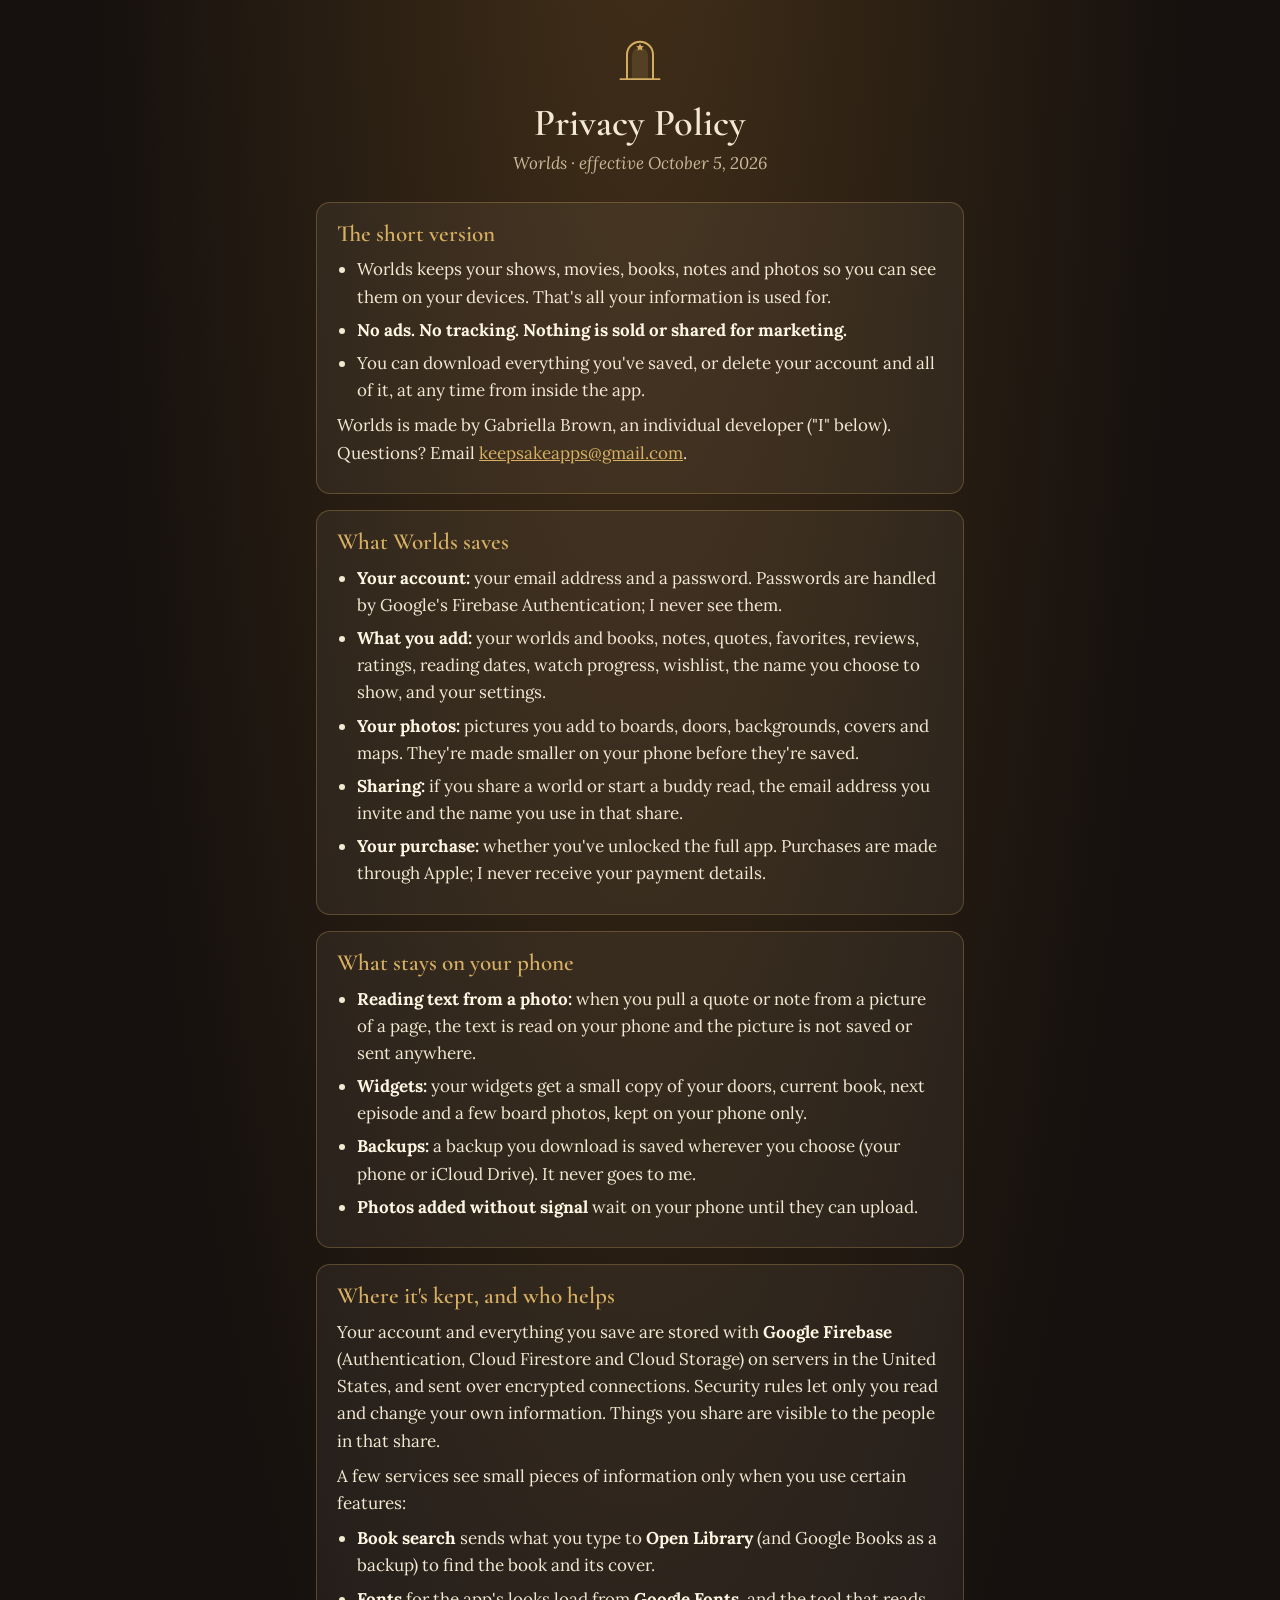
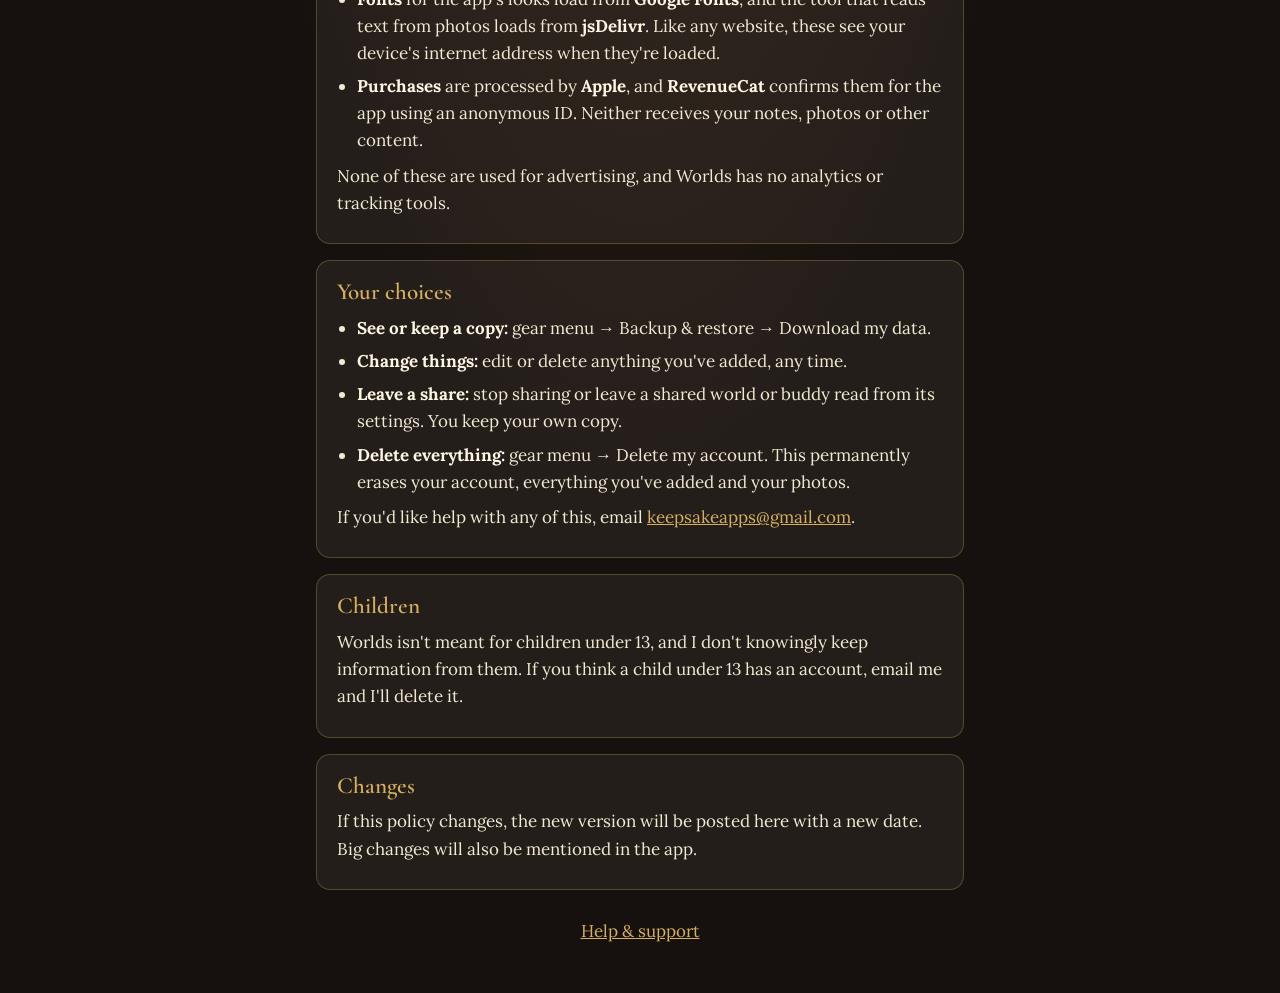
==== privacy.html @ 9c1af39e "Add files via upload" ====
<!doctype html>
<html lang="en">
<head>
<meta charset="utf-8">
<meta name="viewport" content="width=device-width, initial-scale=1, viewport-fit=cover">
<title>Privacy Policy · Worlds</title>
<meta name="theme-color" content="#16110e">
<link rel="icon" href="icon-192.png">
<link rel="preconnect" href="https://fonts.googleapis.com">
<link rel="preconnect" href="https://fonts.gstatic.com" crossorigin>
<link rel="stylesheet" href="https://fonts.googleapis.com/css2?family=Cormorant+Garamond:ital,wght@0,500;0,600;1,500&family=Lora:ital,wght@0,400;0,600;1,400&display=swap">
<link rel="stylesheet" href="pages.css">
</head>
<body>
<main class="doc">
  <header class="doc-head">
    <svg class="crest" viewBox="0 0 64 64" width="52" height="52" aria-hidden="true"><path d="M16 58V28a16 16 0 0 1 32 0v30" fill="none" stroke="currentColor" stroke-width="2.4"/><path d="M22 58V29a10 10 0 0 1 20 0v29" fill="currentColor" opacity=".16"/><path d="M8 58h48" stroke="currentColor" stroke-width="2.4" stroke-linecap="round"/><path d="M32 14l1.4 3.2 3.4.3-2.6 2.2.8 3.3L32 21.3 29 23l.8-3.3-2.6-2.2 3.4-.3z" fill="currentColor"/></svg>
    <h1>Privacy Policy</h1>
    <p class="sub">Worlds · effective October 5, 2026</p>
  </header>

  <section class="card">
    <h2>The short version</h2>
    <ul>
      <li>Worlds keeps your shows, movies, books, notes and photos so you can see them on your devices. That's all your information is used for.</li>
      <li><strong>No ads. No tracking. Nothing is sold or shared for marketing.</strong></li>
      <li>You can download everything you've saved, or delete your account and all of it, at any time from inside the app.</li>
    </ul>
    <p>Worlds is made by Gabriella Brown, an individual developer ("I" below). Questions? Email <a href="mailto:keepsakeapps@gmail.com">keepsakeapps@gmail.com</a>.</p>
  </section>

  <section class="card">
    <h2>What Worlds saves</h2>
    <ul>
      <li><strong>Your account:</strong> your email address and a password. Passwords are handled by Google's Firebase Authentication; I never see them.</li>
      <li><strong>What you add:</strong> your worlds and books, notes, quotes, favorites, reviews, ratings, reading dates, watch progress, wishlist, the name you choose to show, and your settings.</li>
      <li><strong>Your photos:</strong> pictures you add to boards, doors, backgrounds, covers and maps. They're made smaller on your phone before they're saved.</li>
      <li><strong>Sharing:</strong> if you share a world or start a buddy read, the email address you invite and the name you use in that share.</li>
      <li><strong>Your purchase:</strong> whether you've unlocked the full app. Purchases are made through Apple; I never receive your payment details.</li>
    </ul>
  </section>

  <section class="card">
    <h2>What stays on your phone</h2>
    <ul>
      <li><strong>Reading text from a photo:</strong> when you pull a quote or note from a picture of a page, the text is read on your phone and the picture is not saved or sent anywhere.</li>
      <li><strong>Widgets:</strong> your widgets get a small copy of your doors, current book, next episode and a few board photos, kept on your phone only.</li>
      <li><strong>Backups:</strong> a backup you download is saved wherever you choose (your phone or iCloud Drive). It never goes to me.</li>
      <li><strong>Photos added without signal</strong> wait on your phone until they can upload.</li>
    </ul>
  </section>

  <section class="card">
    <h2>Where it's kept, and who helps</h2>
    <p>Your account and everything you save are stored with <strong>Google Firebase</strong> (Authentication, Cloud Firestore and Cloud Storage) on servers in the United States, and sent over encrypted connections. Security rules let only you read and change your own information. Things you share are visible to the people in that share.</p>
    <p>A few services see small pieces of information only when you use certain features:</p>
    <ul>
      <li><strong>Book search</strong> sends what you type to <strong>Open Library</strong> (and Google Books as a backup) to find the book and its cover.</li>
      <li><strong>Fonts</strong> for the app's looks load from <strong>Google Fonts</strong>, and the tool that reads text from photos loads from <strong>jsDelivr</strong>. Like any website, these see your device's internet address when they're loaded.</li>
      <li><strong>Purchases</strong> are processed by <strong>Apple</strong>, and <strong>RevenueCat</strong> confirms them for the app using an anonymous ID. Neither receives your notes, photos or other content.</li>
    </ul>
    <p>None of these are used for advertising, and Worlds has no analytics or tracking tools.</p>
  </section>

  <section class="card">
    <h2>Your choices</h2>
    <ul>
      <li><strong>See or keep a copy:</strong> gear menu → Backup &amp; restore → Download my data.</li>
      <li><strong>Change things:</strong> edit or delete anything you've added, any time.</li>
      <li><strong>Leave a share:</strong> stop sharing or leave a shared world or buddy read from its settings. You keep your own copy.</li>
      <li><strong>Delete everything:</strong> gear menu → Delete my account. This permanently erases your account, everything you've added and your photos.</li>
    </ul>
    <p>If you'd like help with any of this, email <a href="mailto:keepsakeapps@gmail.com">keepsakeapps@gmail.com</a>.</p>
  </section>

  <section class="card">
    <h2>Children</h2>
    <p>Worlds isn't meant for children under 13, and I don't knowingly keep information from them. If you think a child under 13 has an account, email me and I'll delete it.</p>
  </section>

  <section class="card">
    <h2>Changes</h2>
    <p>If this policy changes, the new version will be posted here with a new date. Big changes will also be mentioned in the app.</p>
  </section>

  <p class="foot"><a href="support.html">Help &amp; support</a></p>
</main>
</body>
</html>
---- pages.css ----
/* The privacy policy and support pages (privacy.html, support.html): the app's
   dark walnut home look, as a plain readable page. */
:root { --bg: #16110e; --ink: #f3e9d2; --muted: #c9b99a; --card: rgba(243, 233, 210, .06); --line: rgba(214, 175, 98, .28); --gold: #d6af62; }
* { box-sizing: border-box; }
body { margin: 0; background: var(--bg) radial-gradient(ellipse at 50% -10%, rgba(120, 84, 38, .45), transparent 60%) no-repeat; color: var(--ink);
  font: 17px/1.6 'Lora', Georgia, serif; -webkit-text-size-adjust: 100%; }
.doc { max-width: 680px; margin: 0 auto; padding: calc(env(safe-area-inset-top) + 32px) 16px calc(env(safe-area-inset-bottom) + 40px); }
.doc-head { text-align: center; margin-bottom: 24px; }
.crest { color: var(--gold); }
h1 { font: 600 2.4rem/1.1 'Cormorant Garamond', Georgia, serif; margin: 10px 0 6px; }
.sub { margin: 0; color: var(--muted); font-style: italic; }
.card { background: var(--card); border: 1px solid var(--line); border-radius: 14px; padding: 18px 20px; margin: 16px 0; }
h2 { font: 600 1.45rem/1.2 'Cormorant Garamond', Georgia, serif; color: var(--gold); margin: 0 0 8px; }
p { margin: 8px 0; }
ul { margin: 8px 0; padding-left: 20px; }
li { margin: 6px 0; }
a { color: var(--gold); }
strong { color: #fff6e3; }
details { border-top: 1px solid var(--line); padding: 10px 0; }
details:first-of-type { border-top: 0; }
summary { cursor: pointer; font-weight: 600; list-style: none; }
summary::-webkit-details-marker { display: none; }
summary::before { content: '›'; display: inline-block; width: 18px; color: var(--gold); transition: transform .2s; }
details[open] summary::before { transform: rotate(90deg); }
details p { color: var(--muted); margin-left: 18px; }
.foot { text-align: center; margin-top: 28px; }
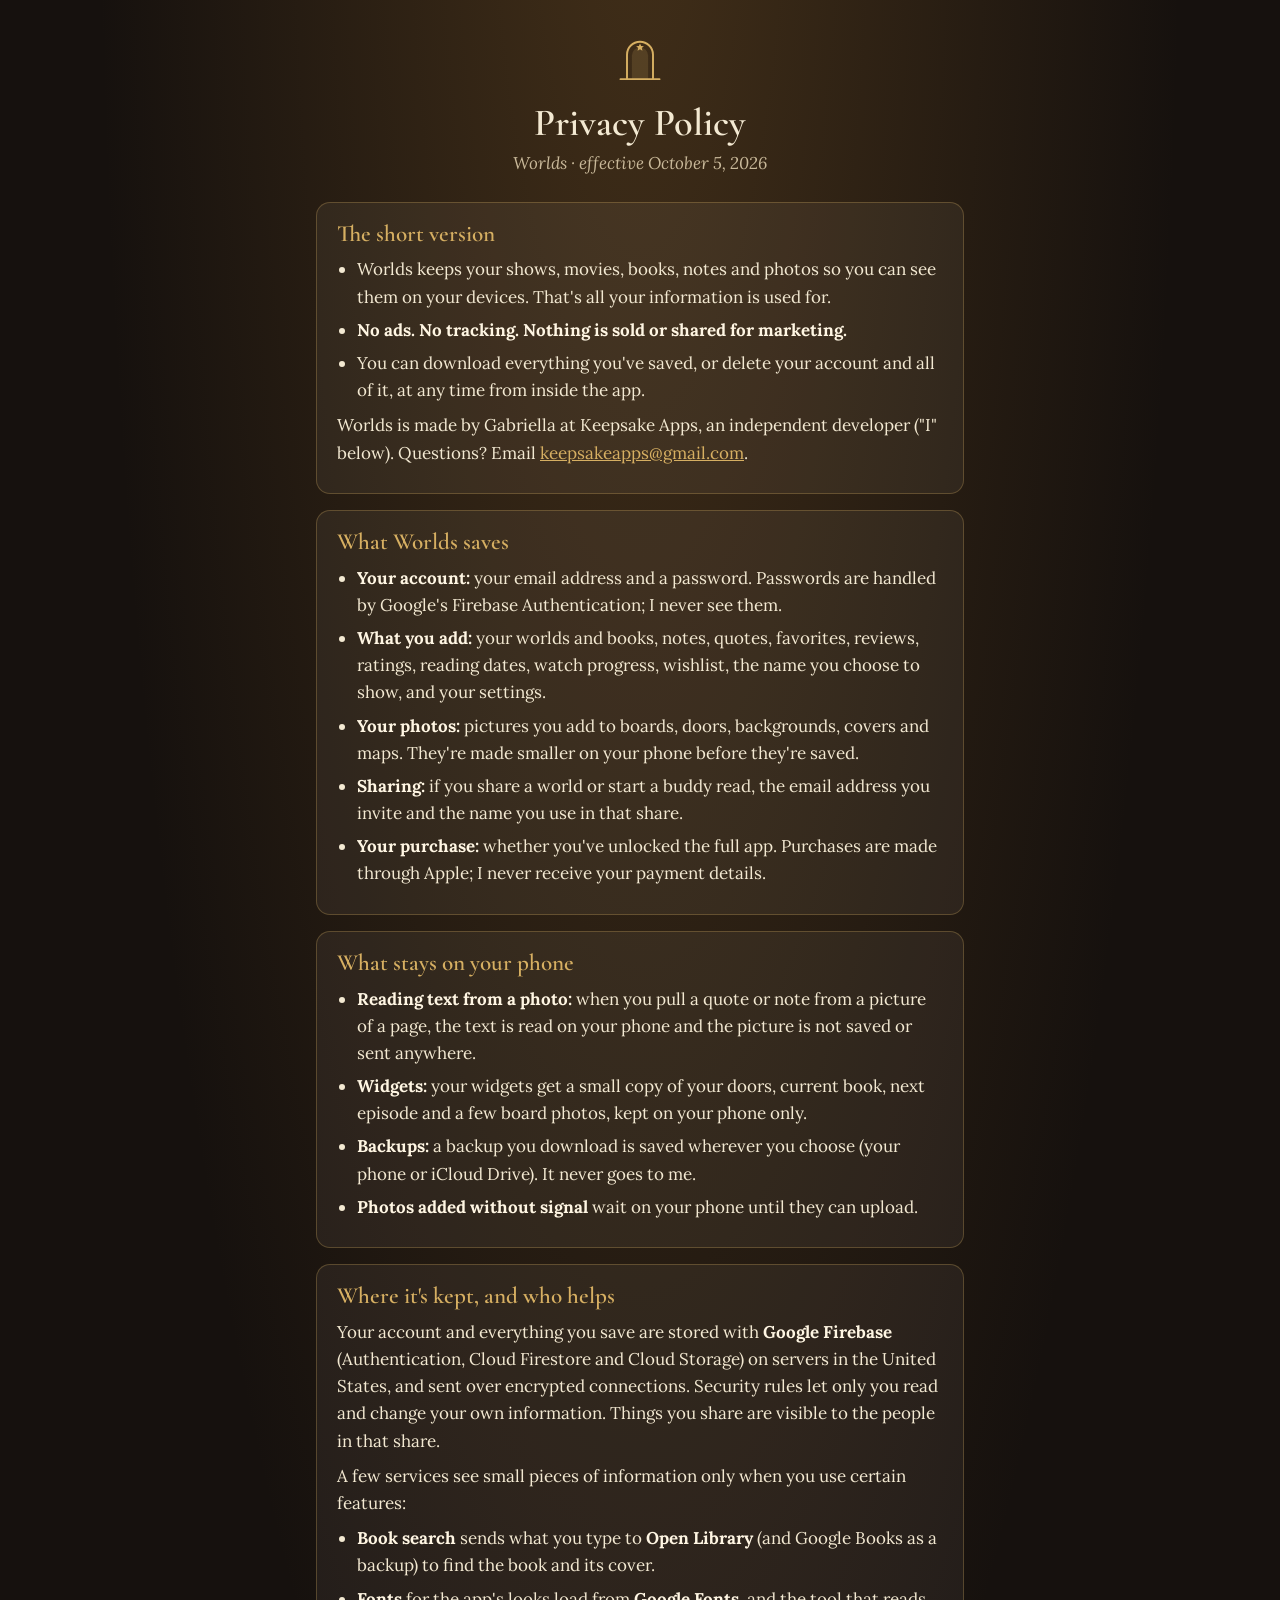
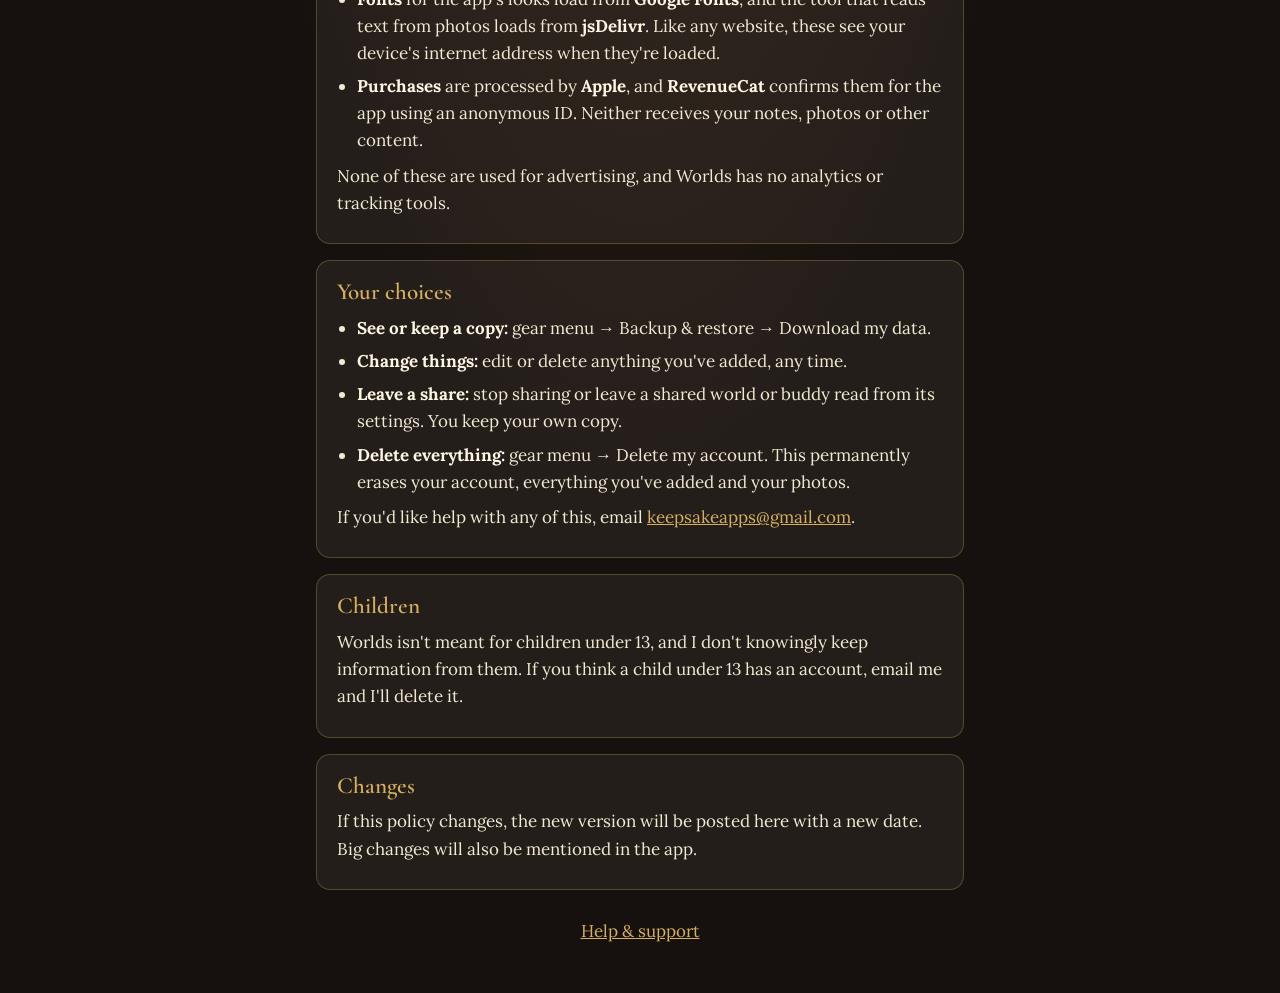
==== commit 6ba14eea: "Add files via upload" ====
--- a/privacy.html
+++ b/privacy.html
@@ -26,7 +26,7 @@
       <li><strong>No ads. No tracking. Nothing is sold or shared for marketing.</strong></li>
       <li>You can download everything you've saved, or delete your account and all of it, at any time from inside the app.</li>
     </ul>
-    <p>Worlds is made by Gabriella Brown, an individual developer ("I" below). Questions? Email <a href="mailto:keepsakeapps@gmail.com">keepsakeapps@gmail.com</a>.</p>
+    <p>Worlds is made by Gabriella at Keepsake Apps, an independent developer ("I" below). Questions? Email <a href="mailto:keepsakeapps@gmail.com">keepsakeapps@gmail.com</a>.</p>
   </section>
 
   <section class="card">
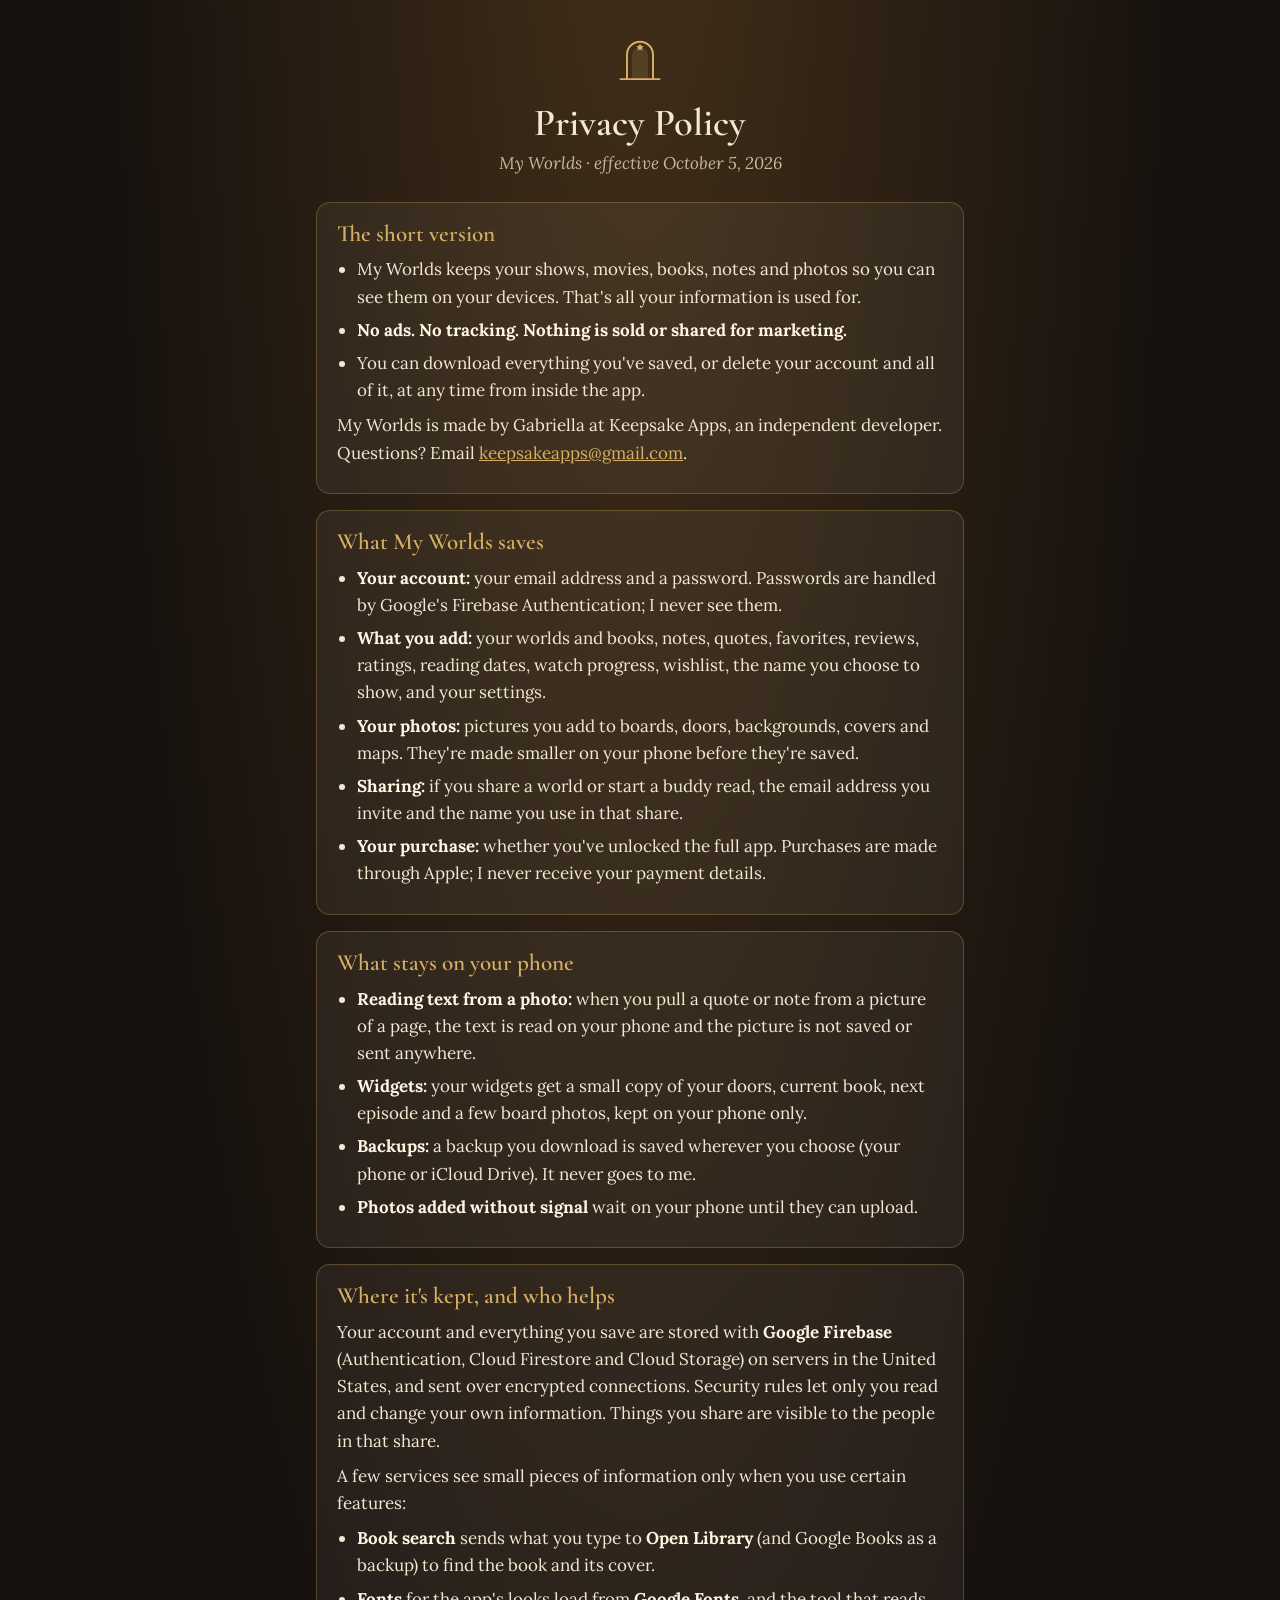
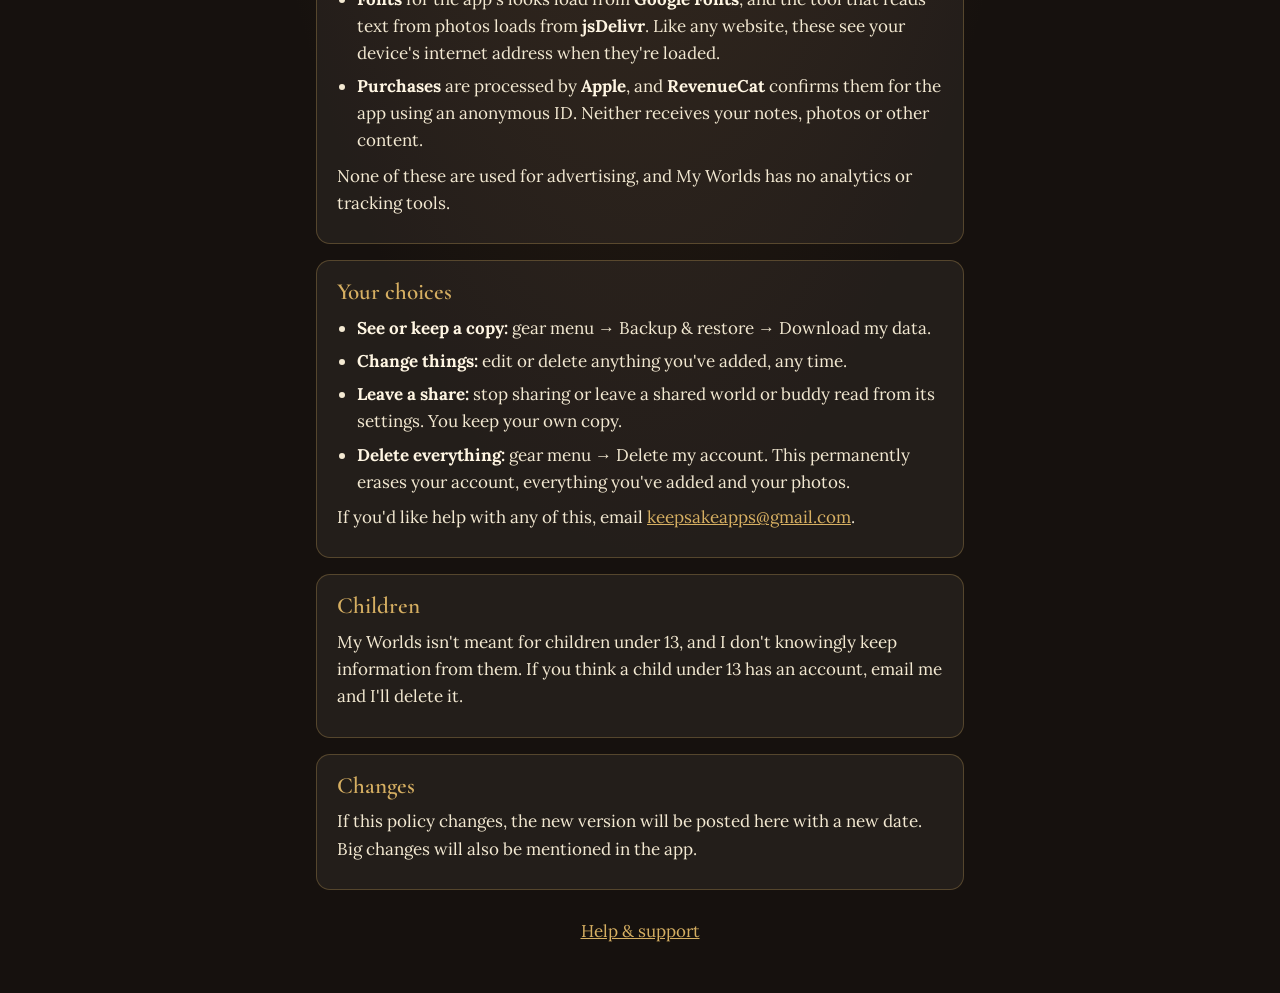
==== commit 078138d0: "Add files via upload" ====
--- a/privacy.html
+++ b/privacy.html
@@ -3,7 +3,7 @@
 <head>
 <meta charset="utf-8">
 <meta name="viewport" content="width=device-width, initial-scale=1, viewport-fit=cover">
-<title>Privacy Policy · Worlds</title>
+<title>Privacy Policy · My Worlds</title>
 <meta name="theme-color" content="#16110e">
 <link rel="icon" href="icon-192.png">
 <link rel="preconnect" href="https://fonts.googleapis.com">
@@ -16,21 +16,21 @@
   <header class="doc-head">
     <svg class="crest" viewBox="0 0 64 64" width="52" height="52" aria-hidden="true"><path d="M16 58V28a16 16 0 0 1 32 0v30" fill="none" stroke="currentColor" stroke-width="2.4"/><path d="M22 58V29a10 10 0 0 1 20 0v29" fill="currentColor" opacity=".16"/><path d="M8 58h48" stroke="currentColor" stroke-width="2.4" stroke-linecap="round"/><path d="M32 14l1.4 3.2 3.4.3-2.6 2.2.8 3.3L32 21.3 29 23l.8-3.3-2.6-2.2 3.4-.3z" fill="currentColor"/></svg>
     <h1>Privacy Policy</h1>
-    <p class="sub">Worlds · effective October 5, 2026</p>
+    <p class="sub">My Worlds · effective October 5, 2026</p>
   </header>
 
   <section class="card">
     <h2>The short version</h2>
     <ul>
-      <li>Worlds keeps your shows, movies, books, notes and photos so you can see them on your devices. That's all your information is used for.</li>
+      <li>My Worlds keeps your shows, movies, books, notes and photos so you can see them on your devices. That's all your information is used for.</li>
       <li><strong>No ads. No tracking. Nothing is sold or shared for marketing.</strong></li>
       <li>You can download everything you've saved, or delete your account and all of it, at any time from inside the app.</li>
     </ul>
-    <p>Worlds is made by Gabriella at Keepsake Apps, an independent developer ("I" below). Questions? Email <a href="mailto:keepsakeapps@gmail.com">keepsakeapps@gmail.com</a>.</p>
+    <p>My Worlds is made by Gabriella at Keepsake Apps, an independent developer. Questions? Email <a href="mailto:keepsakeapps@gmail.com">keepsakeapps@gmail.com</a>.</p>
   </section>
 
   <section class="card">
-    <h2>What Worlds saves</h2>
+    <h2>What My Worlds saves</h2>
     <ul>
       <li><strong>Your account:</strong> your email address and a password. Passwords are handled by Google's Firebase Authentication; I never see them.</li>
       <li><strong>What you add:</strong> your worlds and books, notes, quotes, favorites, reviews, ratings, reading dates, watch progress, wishlist, the name you choose to show, and your settings.</li>
@@ -59,7 +59,7 @@
       <li><strong>Fonts</strong> for the app's looks load from <strong>Google Fonts</strong>, and the tool that reads text from photos loads from <strong>jsDelivr</strong>. Like any website, these see your device's internet address when they're loaded.</li>
       <li><strong>Purchases</strong> are processed by <strong>Apple</strong>, and <strong>RevenueCat</strong> confirms them for the app using an anonymous ID. Neither receives your notes, photos or other content.</li>
     </ul>
-    <p>None of these are used for advertising, and Worlds has no analytics or tracking tools.</p>
+    <p>None of these are used for advertising, and My Worlds has no analytics or tracking tools.</p>
   </section>
 
   <section class="card">
@@ -75,7 +75,7 @@
 
   <section class="card">
     <h2>Children</h2>
-    <p>Worlds isn't meant for children under 13, and I don't knowingly keep information from them. If you think a child under 13 has an account, email me and I'll delete it.</p>
+    <p>My Worlds isn't meant for children under 13, and I don't knowingly keep information from them. If you think a child under 13 has an account, email me and I'll delete it.</p>
   </section>
 
   <section class="card">
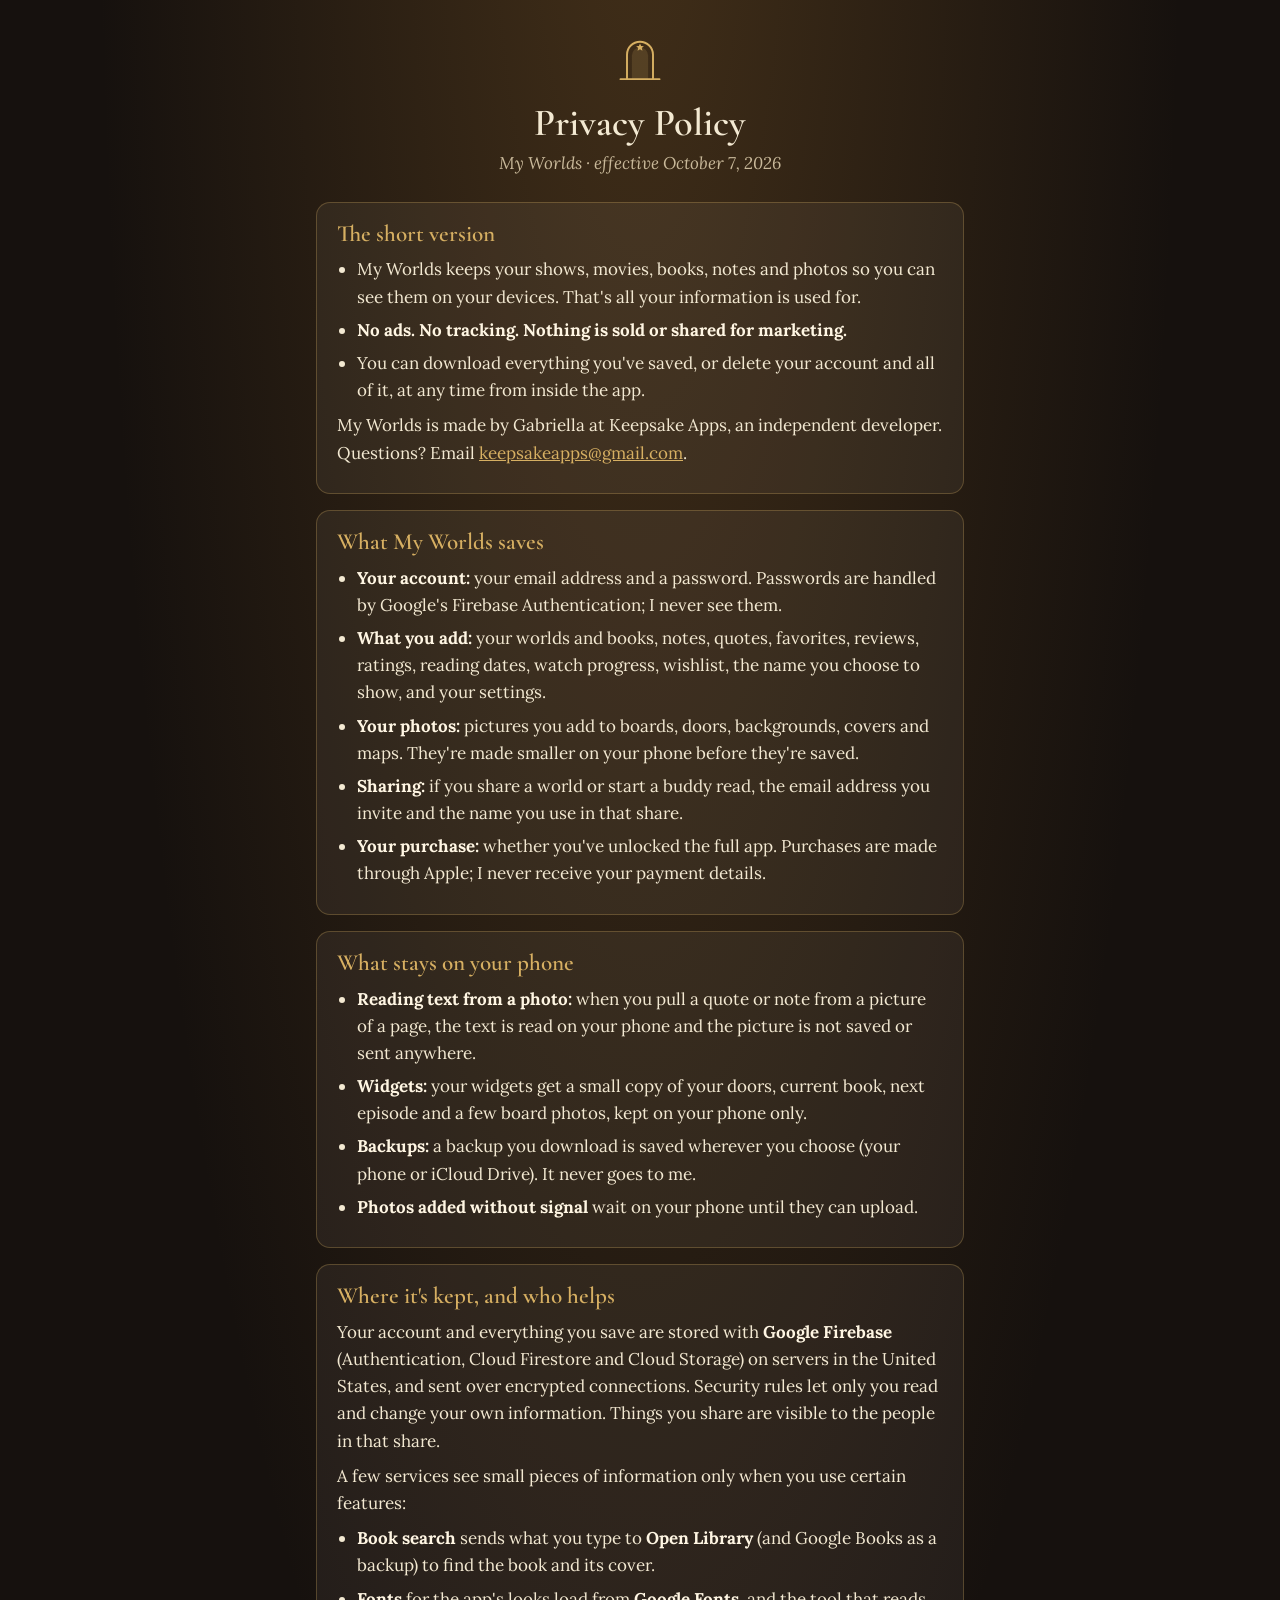
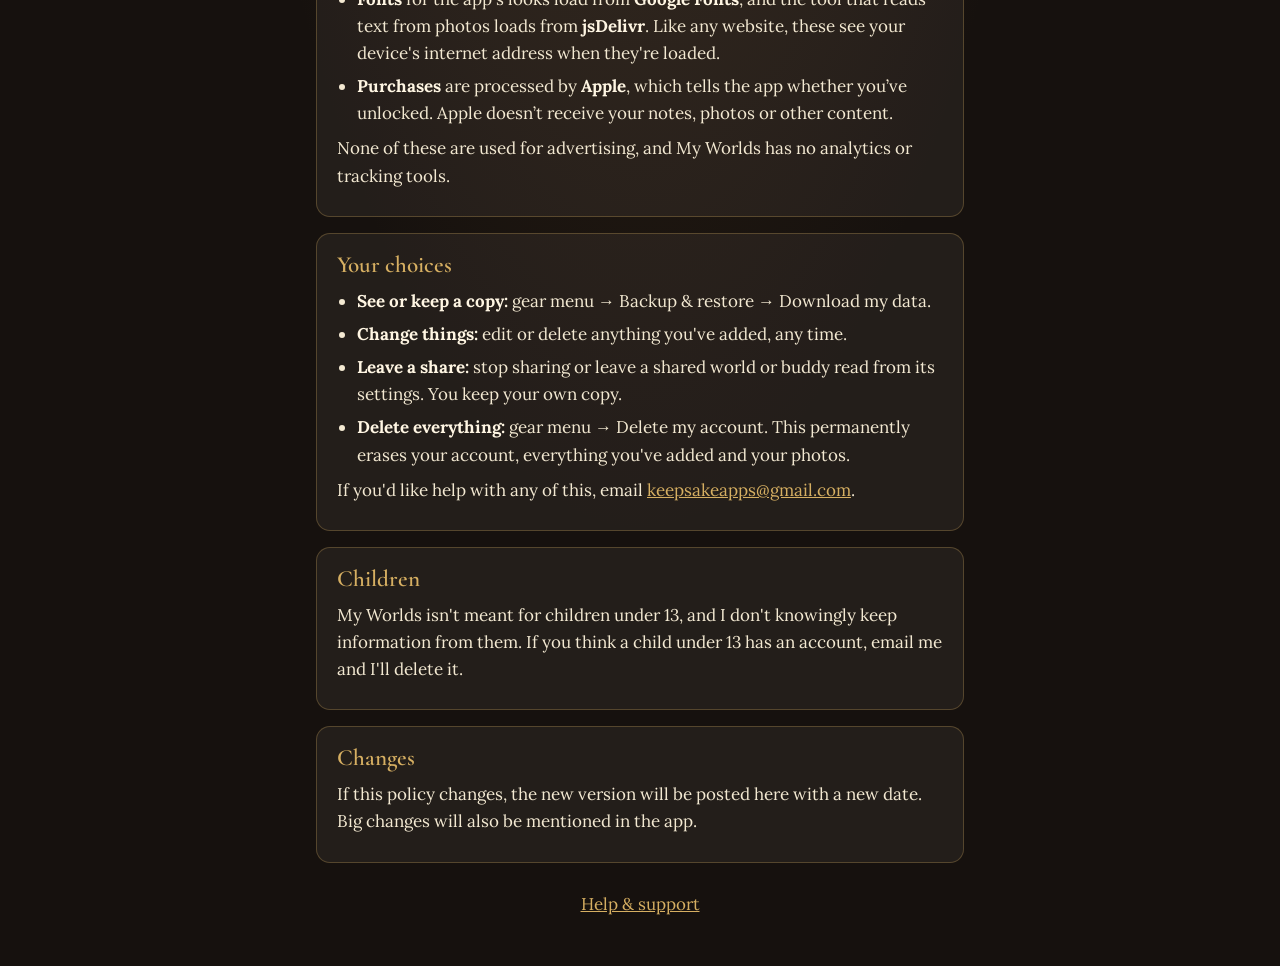
==== commit d50bb27b: "Add files via upload" ====
--- a/privacy.html
+++ b/privacy.html
@@ -16,7 +16,7 @@
   <header class="doc-head">
     <svg class="crest" viewBox="0 0 64 64" width="52" height="52" aria-hidden="true"><path d="M16 58V28a16 16 0 0 1 32 0v30" fill="none" stroke="currentColor" stroke-width="2.4"/><path d="M22 58V29a10 10 0 0 1 20 0v29" fill="currentColor" opacity=".16"/><path d="M8 58h48" stroke="currentColor" stroke-width="2.4" stroke-linecap="round"/><path d="M32 14l1.4 3.2 3.4.3-2.6 2.2.8 3.3L32 21.3 29 23l.8-3.3-2.6-2.2 3.4-.3z" fill="currentColor"/></svg>
     <h1>Privacy Policy</h1>
-    <p class="sub">My Worlds · effective October 5, 2026</p>
+    <p class="sub">My Worlds · effective October 7, 2026</p>
   </header>
 
   <section class="card">
@@ -57,7 +57,7 @@
     <ul>
       <li><strong>Book search</strong> sends what you type to <strong>Open Library</strong> (and Google Books as a backup) to find the book and its cover.</li>
       <li><strong>Fonts</strong> for the app's looks load from <strong>Google Fonts</strong>, and the tool that reads text from photos loads from <strong>jsDelivr</strong>. Like any website, these see your device's internet address when they're loaded.</li>
-      <li><strong>Purchases</strong> are processed by <strong>Apple</strong>, and <strong>RevenueCat</strong> confirms them for the app using an anonymous ID. Neither receives your notes, photos or other content.</li>
+      <li><strong>Purchases</strong> are processed by <strong>Apple</strong>, which tells the app whether you’ve unlocked. Apple doesn’t receive your notes, photos or other content.</li>
     </ul>
     <p>None of these are used for advertising, and My Worlds has no analytics or tracking tools.</p>
   </section>
